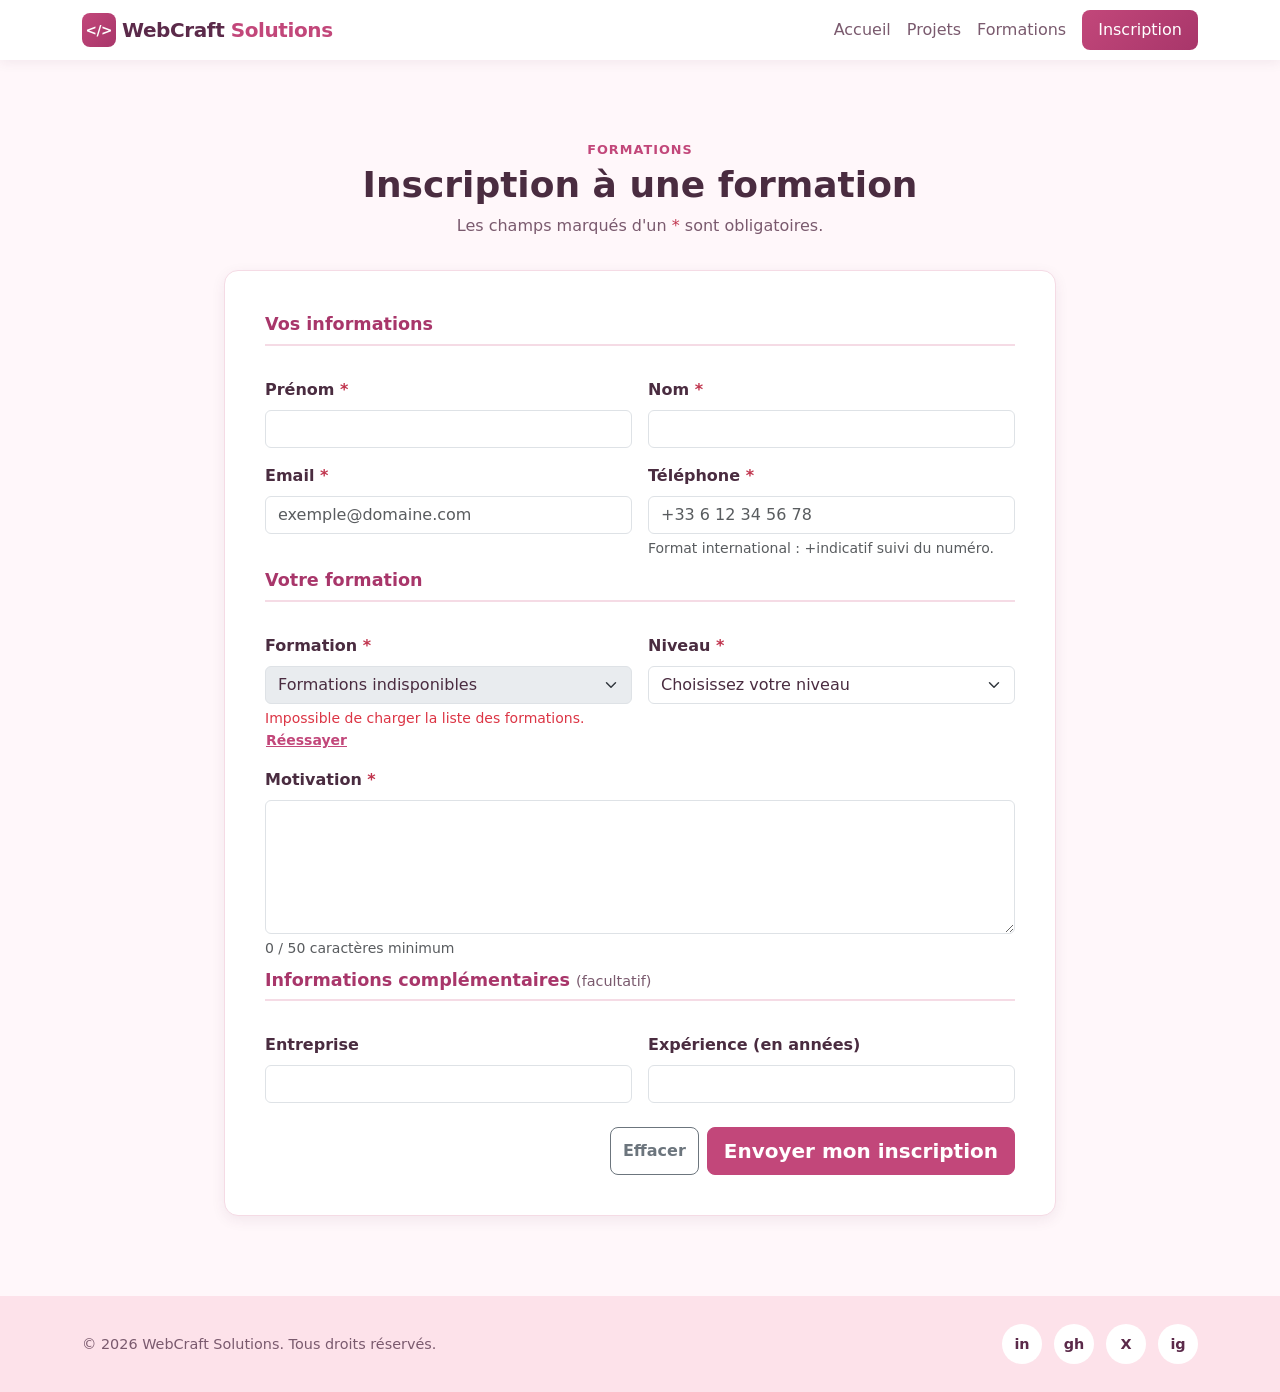
==== inscription.html @ dd7ba646 "Structure initiale" ====
<!DOCTYPE html>
<html lang="fr">
<head>
  <meta charset="UTF-8">
  <meta name="viewport" content="width=device-width, initial-scale=1">
  <meta name="description" content="Inscription à une formation WebCraft Solutions.">
  <title>Inscription | WebCraft Solutions</title>
  <!-- Bootstrap 5 (CDN) -->
  <link rel="stylesheet" href="https://cdn.jsdelivr.net/npm/bootstrap@5.3.3/dist/css/bootstrap.min.css">
  <!-- Feuille de style unique du projet -->
  <link rel="stylesheet" href="css/style.css">
</head>
<body>
  <!-- Lien d'évitement pour la navigation clavier -->
  <a class="visually-hidden-focusable skip-link" href="#contenu">Aller au contenu principal</a>

  <!-- ========== HEADER / NAVIGATION ========== -->
  <header class="site-header sticky-top">
    <nav class="navbar navbar-expand-md navbar-light" aria-label="Navigation principale">
      <div class="container">
        <a class="navbar-brand logo" href="index.html" aria-label="WebCraft Solutions, retour à l'accueil">
          <span class="logo-mark" aria-hidden="true">&lt;/&gt;</span> WebCraft <span class="logo-accent">Solutions</span>
        </a>
        <button class="navbar-toggler" type="button" data-bs-toggle="collapse" data-bs-target="#menu-principal"
                aria-controls="menu-principal" aria-expanded="false" aria-label="Ouvrir le menu">
          <span class="navbar-toggler-icon"></span>
        </button>
        <div class="collapse navbar-collapse" id="menu-principal">
          <ul class="navbar-nav ms-auto">
            <li class="nav-item"><a class="nav-link" href="index.html#accueil">Accueil</a></li>
            <li class="nav-item"><a class="nav-link" href="index.html#projets">Projets</a></li>
            <li class="nav-item"><a class="nav-link" href="index.html#formations">Formations</a></li>
            <li class="nav-item"><a class="nav-link btn-nav-cta active" aria-current="page" href="inscription.html">Inscription</a></li>
          </ul>
        </div>
      </div>
    </nav>
  </header>

  <main id="contenu" class="section page-inscription">
    <div class="container">
      <header class="section-header">
        <p class="section-kicker">Formations</p>
        <h1 class="section-title">Inscription à une formation</h1>
        <p class="section-subtitle">Les champs marqués d'un <span class="required" aria-hidden="true">*</span> sont obligatoires.</p>
      </header>

      <div class="form-card mx-auto">
        <!-- novalidate : la validation est entièrement gérée en JavaScript -->
        <form id="form-inscription" novalidate aria-describedby="form-aide">
          <p id="form-aide" class="visually-hidden">Les erreurs s'affichent sous chaque champ au fil de la saisie.</p>

          <fieldset class="mb-2">
            <legend class="form-legend">Vos informations</legend>
            <div class="row g-3">
              <!-- Prénom -->
              <div class="col-12 col-md-6">
                <label for="prenom" class="form-label">Prénom <span class="required" aria-hidden="true">*</span></label>
                <input type="text" class="form-control" id="prenom" name="prenom" autocomplete="given-name"
                       required aria-describedby="prenom-erreur">
                <div class="invalid-feedback" id="prenom-erreur"></div>
              </div>
              <!-- Nom -->
              <div class="col-12 col-md-6">
                <label for="nom" class="form-label">Nom <span class="required" aria-hidden="true">*</span></label>
                <input type="text" class="form-control" id="nom" name="nom" autocomplete="family-name"
                       required aria-describedby="nom-erreur">
                <div class="invalid-feedback" id="nom-erreur"></div>
              </div>
              <!-- Email -->
              <div class="col-12 col-md-6">
                <label for="email" class="form-label">Email <span class="required" aria-hidden="true">*</span></label>
                <input type="email" class="form-control" id="email" name="email" autocomplete="email"
                       placeholder="exemple@domaine.com" required aria-describedby="email-erreur">
                <div class="invalid-feedback" id="email-erreur"></div>
              </div>
              <!-- Téléphone -->
              <div class="col-12 col-md-6">
                <label for="telephone" class="form-label">Téléphone <span class="required" aria-hidden="true">*</span></label>
                <input type="tel" class="form-control" id="telephone" name="telephone" autocomplete="tel"
                       placeholder="+33 6 12 34 56 78" required aria-describedby="telephone-aide telephone-erreur">
                <div class="form-text" id="telephone-aide">Format international : +indicatif suivi du numéro.</div>
                <div class="invalid-feedback" id="telephone-erreur"></div>
              </div>
            </div>
          </fieldset>

          <fieldset class="mb-2">
            <legend class="form-legend">Votre formation</legend>
            <div class="row g-3">
              <!-- Formation (rempli depuis l'API 2) -->
              <div class="col-12 col-md-6">
                <label for="formation" class="form-label">Formation <span class="required" aria-hidden="true">*</span></label>
                <select class="form-select" id="formation" name="formation" required aria-describedby="formation-erreur" disabled>
                  <option value="">Chargement des formations…</option>
                </select>
                <div class="invalid-feedback" id="formation-erreur"></div>
                <div class="loader-inline" id="formation-loader" role="status">
                  <span class="loader loader-sm" aria-hidden="true"></span> Chargement…
                </div>
              </div>
              <!-- Niveau -->
              <div class="col-12 col-md-6">
                <label for="niveau" class="form-label">Niveau <span class="required" aria-hidden="true">*</span></label>
                <select class="form-select" id="niveau" name="niveau" required aria-describedby="niveau-erreur">
                  <option value="">Choisissez votre niveau</option>
                  <option value="Débutant">Débutant</option>
                  <option value="Intermédiaire">Intermédiaire</option>
                  <option value="Avancé">Avancé</option>
                </select>
                <div class="invalid-feedback" id="niveau-erreur"></div>
              </div>
              <!-- Motivation -->
              <div class="col-12">
                <label for="motivation" class="form-label">Motivation <span class="required" aria-hidden="true">*</span></label>
                <textarea class="form-control" id="motivation" name="motivation" rows="5"
                          required aria-describedby="motivation-compteur motivation-erreur"></textarea>
                <div class="form-text" id="motivation-compteur" aria-live="polite">0 / 50 caractères minimum</div>
                <div class="invalid-feedback" id="motivation-erreur"></div>
              </div>
            </div>
          </fieldset>

          <fieldset class="mb-4">
            <legend class="form-legend">Informations complémentaires <span class="optional">(facultatif)</span></legend>
            <div class="row g-3">
              <!-- Entreprise (optionnel) -->
              <div class="col-12 col-md-6">
                <label for="entreprise" class="form-label">Entreprise</label>
                <input type="text" class="form-control" id="entreprise" name="entreprise" autocomplete="organization">
              </div>
              <!-- Expérience (optionnel) -->
              <div class="col-12 col-md-6">
                <label for="experience" class="form-label">Expérience (en années)</label>
                <input type="number" class="form-control" id="experience" name="experience" min="0" max="50" step="1" aria-describedby="experience-erreur">
                <div class="invalid-feedback" id="experience-erreur"></div>
              </div>
            </div>
          </fieldset>

          <div class="d-flex flex-column flex-sm-row gap-2 justify-content-end">
            <button type="reset" class="btn btn-outline-secondary">Effacer</button>
            <button type="submit" class="btn btn-primary btn-lg">Envoyer mon inscription</button>
          </div>
        </form>
      </div>
    </div>
  </main>

  <!-- ========== FOOTER ========== -->
  <footer class="site-footer">
    <div class="container d-flex flex-column flex-md-row justify-content-between align-items-center gap-3">
      <p class="mb-0">&copy; <span class="current-year">2026</span> WebCraft Solutions. Tous droits réservés.</p>
      <ul class="social-links" aria-label="Réseaux sociaux">
        <li><a href="https://www.linkedin.com" target="_blank" rel="noopener" aria-label="LinkedIn (nouvel onglet)">in</a></li>
        <li><a href="https://github.com" target="_blank" rel="noopener" aria-label="GitHub (nouvel onglet)">gh</a></li>
        <li><a href="https://x.com" target="_blank" rel="noopener" aria-label="X / Twitter (nouvel onglet)">X</a></li>
        <li><a href="https://www.instagram.com" target="_blank" rel="noopener" aria-label="Instagram (nouvel onglet)">ig</a></li>
      </ul>
    </div>
  </footer>

  <!-- ========== MODAL DE SUCCÈS ========== -->
  <div class="modal fade" id="modal-succes" tabindex="-1" role="dialog" aria-labelledby="modal-succes-titre">
    <div class="modal-dialog modal-dialog-centered">
      <div class="modal-content text-center">
        <div class="modal-header border-0">
          <button type="button" class="btn-close ms-auto" data-bs-dismiss="modal" aria-label="Fermer"></button>
        </div>
        <div class="modal-body pt-0">
          <div class="success-icon" aria-hidden="true">&#10003;</div>
          <h2 class="h4" id="modal-succes-titre">Inscription envoyée !</h2>
          <p id="modal-succes-message" class="mb-0"></p>
        </div>
        <div class="modal-footer border-0 justify-content-center">
          <a href="index.html#formations" class="btn btn-outline-primary">Voir les formations</a>
          <button type="button" class="btn btn-primary" data-bs-dismiss="modal">Fermer</button>
        </div>
      </div>
    </div>
  </div>

  <!-- jQuery + Bootstrap (CDN) puis script unique du projet -->
  <script src="https://code.jquery.com/jquery-3.7.1.min.js"></script>
  <script src="https://cdn.jsdelivr.net/npm/bootstrap@5.3.3/dist/js/bootstrap.bundle.min.js"></script>
  <script src="js/main.js"></script>
</body>
</html>
---- css/style.css ----
/* ==========================================================================
   WebCraft Solutions — feuille de style unique
   Approche mobile-first :
     - styles de base  : 320px à 767px
     - @media 768px +  : tablettes et ordinateurs
   Bootstrap 5 est chargé avant ce fichier ; les règles ci-dessous le personnalisent.
   ========================================================================== */

/* ---------- 1. Variables (charte graphique) ---------- */
:root {
  /* Palette « tout clair & pastel » */
  --wc-rose: #f9a8c4;          /* rose bonbon : décor, dégradés */
  --wc-primary: #c2477a;       /* rose framboise : boutons et liens (contraste AA) */
  --wc-primary-rgb: 194, 71, 122;
  --wc-primary-dark: #a8366a;
  --wc-secondary: #d8c7f5;     /* lilas */
  --wc-secondary-dark: #8e5bc7;
  --wc-accent: #ffb4a2;        /* pêche */
  --wc-success: #3f8a62;
  --wc-danger: #c0344d;

  --wc-dark: #5b2a4a;          /* prune : titres et texte fort */
  --wc-dark-rgb: 91, 42, 74;
  --wc-text: #4a2c40;
  --wc-muted: #7a5a6e;
  --wc-bg: #ffffff;
  --wc-bg-alt: #fff7fa;        /* rose très pâle */
  --wc-bg-soft: #fde2ea;       /* rose pâle */
  --wc-border: #f5dbe5;

  --wc-gradient: linear-gradient(135deg, var(--wc-rose) 0%, var(--wc-secondary) 100%);
  /* Dégradé plus soutenu : fond des éléments avec texte blanc */
  --wc-gradient-strong: linear-gradient(135deg, var(--wc-primary) 0%, var(--wc-primary-dark) 100%);

  --wc-radius: 0.875rem;
  --wc-radius-sm: 0.5rem;
  --wc-shadow: 0 4px 14px rgba(var(--wc-dark-rgb), 0.08);
  --wc-shadow-hover: 0 14px 30px rgba(var(--wc-primary-rgb), 0.18);
  --wc-transition: 0.3s ease;

  --wc-font: "Segoe UI", system-ui, -apple-system, Roboto, "Helvetica Neue", Arial, sans-serif;

  /* Surcharge des variables Bootstrap */
  --bs-primary: var(--wc-primary);
  --bs-primary-rgb: var(--wc-primary-rgb);
  --bs-link-color: var(--wc-primary);
  --bs-link-hover-color: var(--wc-primary-dark);
  --bs-body-font-family: var(--wc-font);
  --bs-body-color: var(--wc-text);
}

/* ---------- 2. Base ---------- */
html {
  scroll-behavior: smooth;
  scroll-padding-top: 4.5rem; /* compense le header fixe lors des ancres */
}

body {
  font-family: var(--wc-font);
  color: var(--wc-text);
  background-color: var(--wc-bg);
  min-height: 100vh;
  display: flex;
  flex-direction: column;
}

main {
  flex: 1;
}

img {
  max-width: 100%;
}

/* Focus visible pour la navigation clavier */
a:focus-visible,
button:focus-visible,
.form-control:focus-visible,
.form-select:focus-visible {
  outline: 3px solid var(--wc-accent);
  outline-offset: 2px;
}

.skip-link {
  position: absolute;
  top: 0.5rem;
  left: 0.5rem;
  z-index: 2000;
  padding: 0.5rem 1rem;
  background: var(--wc-accent);
  color: var(--wc-dark);
  font-weight: 600;
  border-radius: var(--wc-radius-sm);
}

/* ---------- 3. Boutons (personnalisation Bootstrap) ---------- */
.btn {
  border-radius: var(--wc-radius-sm);
  font-weight: 600;
  transition: transform var(--wc-transition), box-shadow var(--wc-transition),
              background-color var(--wc-transition), color var(--wc-transition);
}

.btn-primary {
  --bs-btn-bg: var(--wc-primary);
  --bs-btn-border-color: var(--wc-primary);
  --bs-btn-hover-bg: var(--wc-primary-dark);
  --bs-btn-hover-border-color: var(--wc-primary-dark);
  --bs-btn-active-bg: var(--wc-primary-dark);
  --bs-btn-active-border-color: var(--wc-primary-dark);
  --bs-btn-disabled-bg: var(--wc-muted);
  --bs-btn-disabled-border-color: var(--wc-muted);
}

.btn-outline-primary {
  --bs-btn-color: var(--wc-primary);
  --bs-btn-border-color: var(--wc-primary);
  --bs-btn-hover-bg: var(--wc-primary);
  --bs-btn-hover-border-color: var(--wc-primary);
  --bs-btn-active-bg: var(--wc-primary-dark);
}

.btn:not(:disabled):not(.disabled):hover {
  transform: translateY(-2px);
  box-shadow: 0 6px 14px rgba(var(--wc-primary-rgb), 0.25);
}

.btn:active {
  transform: translateY(0);
}

/* ---------- 4. Header / navigation ---------- */
.site-header {
  background: rgba(255, 255, 255, 0.92);
  backdrop-filter: blur(8px);
  box-shadow: 0 2px 12px rgba(var(--wc-dark-rgb), 0.08);
}

.logo,
.logo:hover {
  color: var(--wc-dark) !important;
}

.logo {
  font-weight: 800;
  letter-spacing: -0.02em;
  display: flex;
  align-items: center;
  gap: 0.4rem;
}

.logo-mark {
  display: inline-grid;
  place-items: center;
  width: 2.1rem;
  height: 2.1rem;
  font-size: 0.85rem;
  border-radius: var(--wc-radius-sm);
  background: var(--wc-gradient-strong);
  color: #fff;
}

.logo-accent {
  color: var(--wc-primary);
}

.navbar-light .nav-link {
  color: var(--wc-muted);
  position: relative;
  transition: color var(--wc-transition);
}

.navbar-light .nav-link:hover,
.navbar-light .nav-link.active {
  color: var(--wc-dark);
}

.btn-nav-cta {
  background: var(--wc-gradient-strong);
  border-radius: var(--wc-radius-sm);
  color: #fff !important;
  padding-left: 1rem !important;
  padding-right: 1rem !important;
  margin-top: 0.5rem;
  text-align: center;
}

/* ---------- 5. Hero + animations @keyframes ---------- */
.hero {
  position: relative;
  overflow: hidden;
  padding: 5rem 0 4rem;
  color: var(--wc-dark);
  background: linear-gradient(160deg, var(--wc-bg-soft) 0%, #fbeaf3 50%, #f3e8ff 100%);
}

.hero-content {
  position: relative;
  z-index: 1;
}

.hero-kicker {
  display: inline-block;
  padding: 0.35rem 0.9rem;
  border-radius: 999px;
  background: rgba(255, 255, 255, 0.7);
  color: var(--wc-primary-dark);
  font-weight: 600;
  font-size: 0.85rem;
  letter-spacing: 0.05em;
  text-transform: uppercase;
  animation: fadeInUp 0.7s ease both;
}

.hero-title {
  font-size: 2rem;
  font-weight: 800;
  line-height: 1.15;
  margin: 1rem 0;
  animation: fadeInUp 0.8s ease 0.15s both;
}

.text-gradient {
  background: linear-gradient(90deg, var(--wc-primary), var(--wc-secondary-dark), var(--wc-primary));
  background-size: 200% auto;
  -webkit-background-clip: text;
  background-clip: text;
  color: transparent;
  animation: gradientShift 4s linear infinite;
}

.hero-subtitle {
  max-width: 40rem;
  margin: 0 auto 2rem;
  color: var(--wc-muted);
  font-size: 1.05rem;
  animation: fadeInUp 0.8s ease 0.3s both;
}

.hero .d-flex {
  animation: fadeInUp 0.8s ease 0.45s both;
}

/* Formes décoratives flottantes */
.shape {
  position: absolute;
  border-radius: 50%;
  filter: blur(40px);
  opacity: 0.5;
  animation: float 9s ease-in-out infinite;
}

.shape-1 {
  width: 14rem;
  height: 14rem;
  background: var(--wc-rose);
  top: -3rem;
  left: -4rem;
}

.shape-2 {
  width: 10rem;
  height: 10rem;
  background: var(--wc-secondary);
  bottom: -2rem;
  right: -2rem;
  animation-delay: -3s;
}

.shape-3 {
  width: 7rem;
  height: 7rem;
  background: var(--wc-accent);
  top: 40%;
  right: 30%;
  opacity: 0.45;
  animation-delay: -6s;
}

@keyframes fadeInUp {
  from {
    opacity: 0;
    transform: translateY(24px);
  }
  to {
    opacity: 1;
    transform: translateY(0);
  }
}

@keyframes gradientShift {
  to {
    background-position: 200% center;
  }
}

@keyframes float {
  0%, 100% {
    transform: translate(0, 0) scale(1);
  }
  50% {
    transform: translate(20px, -25px) scale(1.08);
  }
}

@keyframes spin {
  to {
    transform: rotate(360deg);
  }
}

@keyframes popIn {
  0% {
    transform: scale(0.4);
    opacity: 0;
  }
  70% {
    transform: scale(1.1);
  }
  100% {
    transform: scale(1);
    opacity: 1;
  }
}

/* ---------- 6. Sections ---------- */
.section {
  padding: 3.5rem 0;
}

.section-alt {
  background-color: var(--wc-bg-alt);
}

.section-header {
  text-align: center;
  margin-bottom: 2rem;
}

.section-kicker {
  color: var(--wc-primary);
  font-weight: 700;
  text-transform: uppercase;
  letter-spacing: 0.08em;
  font-size: 0.8rem;
  margin-bottom: 0.25rem;
}

.section-title {
  font-weight: 800;
  font-size: 1.75rem;
}

.section-subtitle {
  color: var(--wc-muted);
  margin-bottom: 0;
}

/* ---------- 7. Filtres ---------- */
.filters .form-control,
.filters .form-select {
  border-radius: var(--wc-radius-sm);
  border-color: var(--wc-border);
  min-height: 2.75rem;
  transition: border-color var(--wc-transition), box-shadow var(--wc-transition);
}

.form-control:focus,
.form-select:focus {
  border-color: var(--wc-primary);
  box-shadow: 0 0 0 0.2rem rgba(var(--wc-primary-rgb), 0.2);
}

.results-bar {
  display: flex;
  justify-content: space-between;
  align-items: center;
  flex-wrap: wrap;
  gap: 0.5rem;
  margin-bottom: 1rem;
}

.results-count {
  margin: 0;
  color: var(--wc-muted);
  font-size: 0.9rem;
}

.btn-reset {
  color: var(--wc-primary);
  text-decoration: none;
  padding: 0;
}

.btn-reset:hover {
  text-decoration: underline;
  transform: none !important;
  box-shadow: none !important;
}

/* ---------- 8. Cartes (projets & formations) ---------- */
.wc-card {
  height: 100%;
  border: 1px solid var(--wc-border);
  border-radius: var(--wc-radius);
  overflow: hidden;
  background: var(--wc-bg);
  box-shadow: var(--wc-shadow);
  transition: transform var(--wc-transition), box-shadow var(--wc-transition);
  animation: fadeInUp 0.5s ease both;
}

.wc-card:hover,
.wc-card:focus-within {
  transform: translateY(-6px);
  box-shadow: var(--wc-shadow-hover);
}

.wc-card-img-wrapper {
  position: relative;
  aspect-ratio: 16 / 10;
  overflow: hidden;
  background: var(--wc-bg-alt);
}

.wc-card-img {
  width: 100%;
  height: 100%;
  object-fit: cover;
  transition: transform 0.5s ease;
}

.wc-card:hover .wc-card-img {
  transform: scale(1.06);
}

.wc-card .card-body {
  display: flex;
  flex-direction: column;
  gap: 0.5rem;
}

.wc-card .card-title {
  font-size: 1.1rem;
  font-weight: 700;
  margin-bottom: 0;
}

.card-client {
  color: var(--wc-muted);
  font-size: 0.9rem;
  margin: 0;
}

.card-meta {
  display: flex;
  flex-wrap: wrap;
  gap: 0.75rem;
  font-size: 0.875rem;
  color: var(--wc-muted);
  margin: 0;
}

.card-price {
  font-size: 1.25rem;
  font-weight: 800;
  color: var(--wc-primary);
}

.rating {
  color: #9a6a2f;
  font-weight: 600;
}

.card-actions {
  margin-top: auto;
  display: flex;
  gap: 0.5rem;
  flex-wrap: wrap;
  padding-top: 0.5rem;
}

.card-actions .btn {
  flex: 1 1 auto;
}

/* Badge de catégorie posé sur l'image */
.badge-overlay {
  position: absolute;
  top: 0.75rem;
  left: 0.75rem;
}

.badge-status {
  position: absolute;
  top: 0.75rem;
  right: 0.75rem;
}

/* Badges */
.badge-category {
  background: var(--wc-dark);
  color: #fff;
  font-weight: 600;
}

.badge-tech {
  background: rgba(var(--wc-primary-rgb), 0.08);
  color: var(--wc-primary-dark);
  font-weight: 600;
  border: 1px solid rgba(var(--wc-primary-rgb), 0.2);
}

.tech-list {
  display: flex;
  flex-wrap: wrap;
  gap: 0.35rem;
  list-style: none;
  padding: 0;
  margin: 0;
}

.badge-level {
  font-weight: 600;
}

.level-debutant {
  background: #e6f0e8;
  color: #3f6b4b;
}

.level-intermediaire {
  background: #f7ead9;
  color: #85582a;
}

.level-avance {
  background: #f6dde2;
  color: #8e2f44;
}

.badge-available {
  background: var(--wc-success);
  color: #fff;
}

.badge-full {
  background: var(--wc-danger);
  color: #fff;
}

/* Message "aucun résultat" */
.empty-state {
  text-align: center;
  padding: 2.5rem 1rem;
  color: var(--wc-muted);
  border: 2px dashed var(--wc-border);
  border-radius: var(--wc-radius);
}

/* ---------- 9. Loader CSS + erreurs API ---------- */
.loader-wrapper {
  display: flex;
  flex-direction: column;
  align-items: center;
  gap: 1rem;
  padding: 3rem 0;
  color: var(--wc-muted);
}

.loader-wrapper.is-hidden,
.loader-inline.is-hidden {
  display: none;
}

.loader {
  display: inline-block;
  width: 3rem;
  height: 3rem;
  border: 4px solid var(--wc-border);
  border-top-color: var(--wc-primary);
  border-right-color: var(--wc-secondary);
  border-radius: 50%;
  animation: spin 0.9s linear infinite;
}

.loader-sm {
  width: 1rem;
  height: 1rem;
  border-width: 2px;
  vertical-align: middle;
}

.loader-inline {
  margin-top: 0.4rem;
  font-size: 0.85rem;
  color: var(--wc-muted);
}

.api-error {
  border-radius: var(--wc-radius);
  animation: fadeInUp 0.4s ease both;
}

/* ---------- 10. Modals ---------- */
.modal-content {
  border: none;
  border-radius: var(--wc-radius);
  overflow: hidden;
}

.modal-img {
  width: 100%;
  max-height: 18rem;
  object-fit: cover;
  border-radius: var(--wc-radius-sm);
  margin-bottom: 1rem;
}

.detail-list {
  display: grid;
  grid-template-columns: 1fr;
  gap: 0.5rem 1.5rem;
  margin-bottom: 1rem;
}

.detail-list dt {
  font-size: 0.8rem;
  text-transform: uppercase;
  color: var(--wc-muted);
  letter-spacing: 0.04em;
}

.detail-list dd {
  margin-bottom: 0.25rem;
  font-weight: 600;
}

.check-list {
  list-style: none;
  padding: 0;
}

.check-list li {
  padding: 0.35rem 0 0.35rem 1.6rem;
  position: relative;
}

.check-list li::before {
  content: "✓";
  position: absolute;
  left: 0;
  color: var(--wc-success);
  font-weight: 800;
}

.modules-list {
  counter-reset: module;
  list-style: none;
  padding: 0;
}

.modules-list li {
  counter-increment: module;
  display: flex;
  align-items: center;
  gap: 0.75rem;
  padding: 0.5rem 0;
  border-bottom: 1px solid var(--wc-border);
}

.modules-list li::before {
  content: counter(module);
  display: inline-grid;
  place-items: center;
  flex: 0 0 1.75rem;
  height: 1.75rem;
  border-radius: 50%;
  background: var(--wc-gradient-strong);
  color: #fff;
  font-size: 0.8rem;
  font-weight: 700;
}

.instructor {
  display: flex;
  align-items: center;
  gap: 0.75rem;
  padding: 0.75rem;
  background: var(--wc-bg-alt);
  border-radius: var(--wc-radius-sm);
}

.instructor-avatar {
  display: inline-grid;
  place-items: center;
  width: 2.75rem;
  height: 2.75rem;
  border-radius: 50%;
  background: var(--wc-gradient-strong);
  color: #fff;
  font-weight: 700;
}

.success-icon {
  width: 4.5rem;
  height: 4.5rem;
  margin: 0 auto 1rem;
  display: grid;
  place-items: center;
  border-radius: 50%;
  background: var(--wc-success);
  color: #fff;
  font-size: 2.25rem;
  animation: popIn 0.5s ease both;
}

/* ---------- 11. Formulaire d'inscription ---------- */
.form-card {
  max-width: 52rem;
  padding: 1.5rem 1rem;
  background: var(--wc-bg);
  border: 1px solid var(--wc-border);
  border-radius: var(--wc-radius);
  box-shadow: var(--wc-shadow);
}

.page-inscription {
  background: var(--wc-bg-alt);
}

.form-legend {
  font-size: 1.1rem;
  font-weight: 700;
  color: var(--wc-primary-dark);
  border-bottom: 2px solid var(--wc-border);
  padding-bottom: 0.4rem;
  margin-bottom: 1rem;
}

.form-label {
  font-weight: 600;
}

.required {
  color: var(--wc-danger);
}

.optional {
  font-weight: 400;
  font-size: 0.9rem;
  color: var(--wc-muted);
}

/* États visuels : erreur / succès (classes Bootstrap is-invalid / is-valid) */
.form-control.is-invalid,
.form-select.is-invalid {
  border-color: var(--wc-danger);
  background-color: #fdf3f4;
}

.form-control.is-valid,
.form-select.is-valid {
  border-color: var(--wc-success);
  background-color: #f3f8f4;
}

.invalid-feedback {
  font-weight: 500;
}

.form-text.is-ok {
  color: var(--wc-success);
}

/* Petite secousse sur un champ invalide à la soumission */
.shake {
  animation: shake 0.4s ease;
}

@keyframes shake {
  0%, 100% { transform: translateX(0); }
  25% { transform: translateX(-6px); }
  75% { transform: translateX(6px); }
}

/* ---------- 12. Footer ---------- */
.site-footer {
  background: var(--wc-bg-soft);
  color: var(--wc-muted);
  padding: 1.75rem 0;
  font-size: 0.9rem;
}

.social-links {
  display: flex;
  gap: 0.75rem;
  list-style: none;
  padding: 0;
  margin: 0;
}

.social-links a {
  display: inline-grid;
  place-items: center;
  width: 2.5rem;
  height: 2.5rem;
  border-radius: 50%;
  background: var(--wc-bg);
  color: var(--wc-dark);
  font-weight: 700;
  text-decoration: none;
  transition: background var(--wc-transition), transform var(--wc-transition);
}

.social-links a:hover,
.social-links a:focus-visible {
  background: var(--wc-gradient-strong);
  color: #fff;
  transform: translateY(-3px);
}

/* ---------- 13. Breakpoint 768px et + (tablette / desktop) ---------- */
@media (min-width: 768px) {
  .hero {
    padding: 7rem 0 6rem;
  }

  .hero-title {
    font-size: 3.25rem;
  }

  .hero-subtitle {
    font-size: 1.2rem;
  }

  .section {
    padding: 5rem 0;
  }

  .section-title {
    font-size: 2.25rem;
  }

  .btn-nav-cta {
    margin-top: 0;
    margin-left: 0.5rem;
  }

  .navbar-light .nav-link:not(.btn-nav-cta)::after {
    content: "";
    position: absolute;
    left: 0.5rem;
    right: 0.5rem;
    bottom: 0.2rem;
    height: 2px;
    background: var(--wc-primary);
    transform: scaleX(0);
    transition: transform var(--wc-transition);
  }

  .navbar-light .nav-link:not(.btn-nav-cta):hover::after,
  .navbar-light .nav-link.active:not(.btn-nav-cta)::after {
    transform: scaleX(1);
  }

  .detail-list {
    grid-template-columns: repeat(2, 1fr);
  }

  .form-card {
    padding: 2.5rem;
  }
}

/* ---------- 14. Accessibilité : réduction des animations ---------- */
@media (prefers-reduced-motion: reduce) {
  *,
  *::before,
  *::after {
    animation-duration: 0.01ms !important;
    animation-iteration-count: 1 !important;
    transition-duration: 0.01ms !important;
    scroll-behavior: auto !important;
  }
}
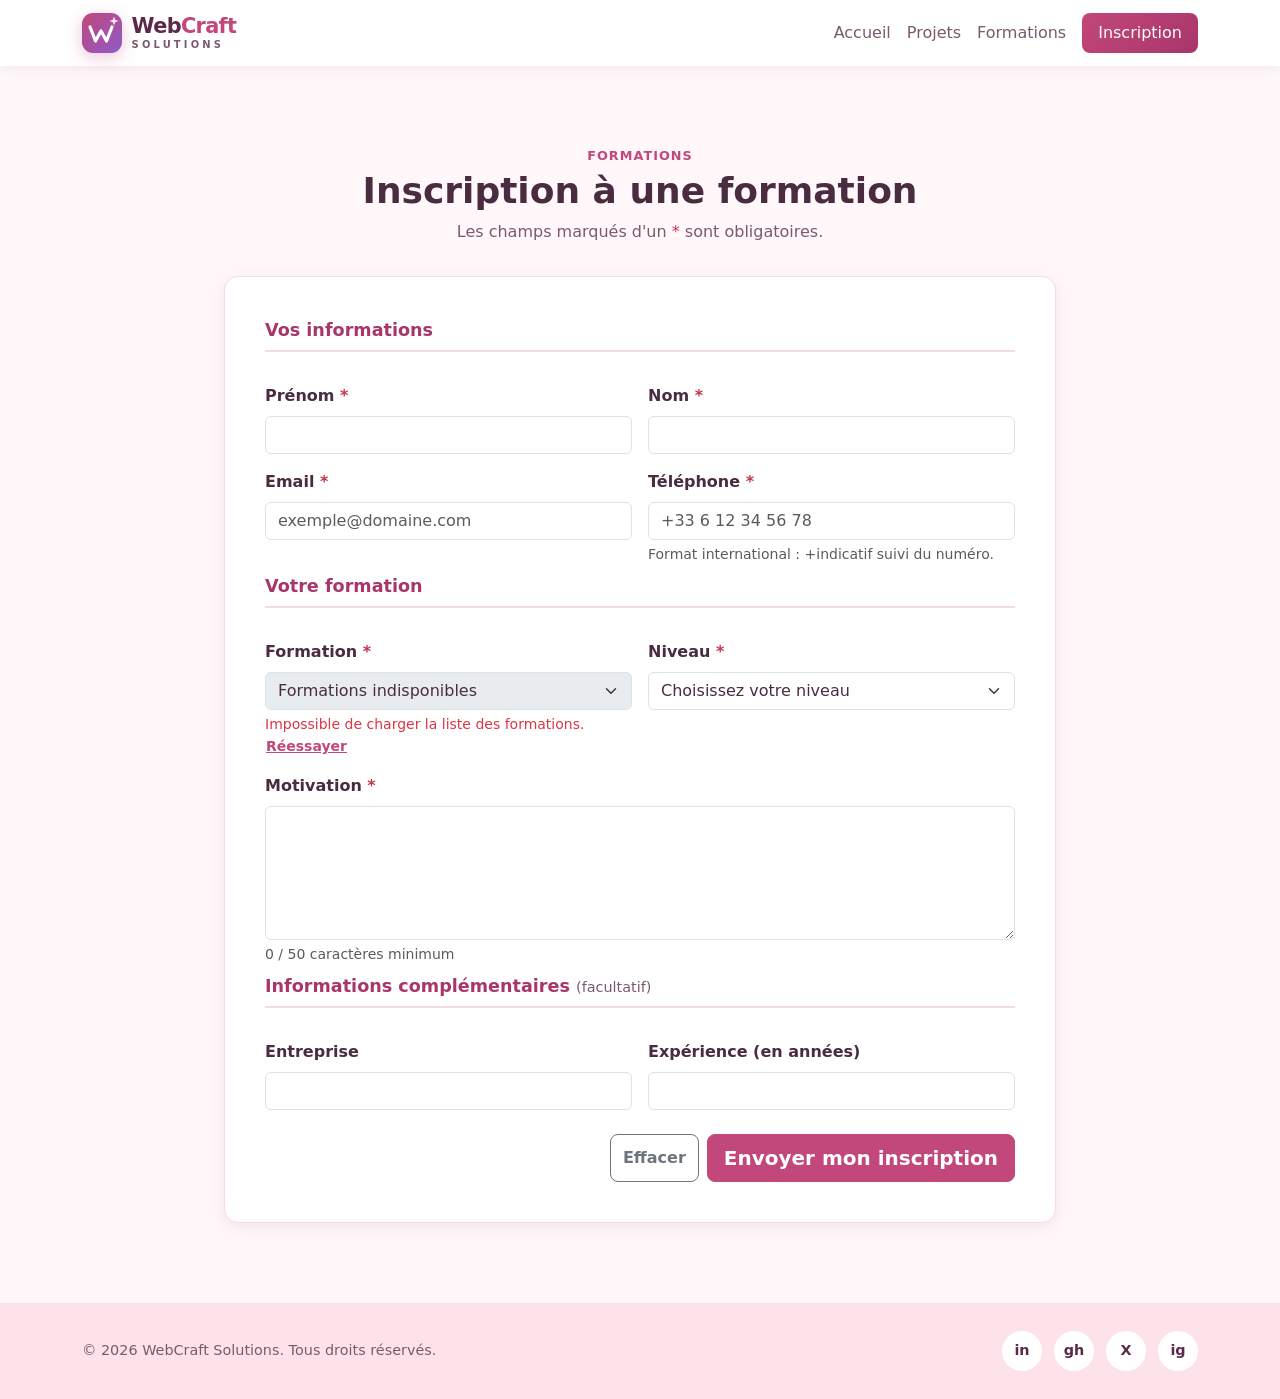
==== commit 9b155394: "Version finale : logo, animations, captures W3C" ====
--- a/inscription.html
+++ b/inscription.html
@@ -19,7 +19,22 @@
     <nav class="navbar navbar-expand-md navbar-light" aria-label="Navigation principale">
       <div class="container">
         <a class="navbar-brand logo" href="index.html" aria-label="WebCraft Solutions, retour à l'accueil">
-          <span class="logo-mark" aria-hidden="true">&lt;/&gt;</span> WebCraft <span class="logo-accent">Solutions</span>
+          <!-- Logo : « W » sur fond dégradé + étincelle -->
+          <svg class="logo-mark" viewBox="0 0 40 40" width="40" height="40" aria-hidden="true" focusable="false">
+            <defs>
+              <linearGradient id="logo-degrade" x1="0" y1="0" x2="1" y2="1">
+                <stop offset="0" stop-color="#c2477a"/>
+                <stop offset="1" stop-color="#8e5bc7"/>
+              </linearGradient>
+            </defs>
+            <rect width="40" height="40" rx="11" fill="url(#logo-degrade)"/>
+            <path d="M8 14 L13.5 28 L19 18 L24.5 28 L30 14" fill="none" stroke="#fff" stroke-width="3.2" stroke-linecap="round" stroke-linejoin="round"/>
+            <path class="logo-sparkle" d="M32 3.5 L33.2 6.8 L36.5 8 L33.2 9.2 L32 12.5 L30.8 9.2 L27.5 8 L30.8 6.8 Z" fill="#ffe1ec"/>
+          </svg>
+          <span class="logo-text">
+            <span class="logo-name">Web<span class="logo-accent">Craft</span></span>
+            <span class="logo-tagline">Solutions</span>
+          </span>
         </a>
         <button class="navbar-toggler" type="button" data-bs-toggle="collapse" data-bs-target="#menu-principal"
                 aria-controls="menu-principal" aria-expanded="false" aria-label="Ouvrir le menu">
--- a/css/style.css
+++ b/css/style.css
@@ -1,11 +1,3 @@
-/* ==========================================================================
-   WebCraft Solutions — feuille de style unique
-   Approche mobile-first :
-     - styles de base  : 320px à 767px
-     - @media 768px +  : tablettes et ordinateurs
-   Bootstrap 5 est chargé avant ce fichier ; les règles ci-dessous le personnalisent.
-   ========================================================================== */
-
 /* ---------- 1. Variables (charte graphique) ---------- */
 :root {
   /* Palette « tout clair & pastel » */
@@ -142,22 +134,37 @@
 }
 
 .logo {
+  display: flex;
+  align-items: center;
+  gap: 0.6rem;
+}
+
+.logo-mark {
+  flex-shrink: 0;
+  width: 2.5rem;
+  height: 2.5rem;
+  filter: drop-shadow(0 4px 8px rgba(var(--wc-primary-rgb), 0.3));
+}
+
+.logo-text {
+  display: flex;
+  flex-direction: column;
+  line-height: 1;
+}
+
+.logo-name {
+  font-size: 1.3rem;
   font-weight: 800;
-  letter-spacing: -0.02em;
-  display: flex;
-  align-items: center;
-  gap: 0.4rem;
-}
-
-.logo-mark {
-  display: inline-grid;
-  place-items: center;
-  width: 2.1rem;
-  height: 2.1rem;
-  font-size: 0.85rem;
-  border-radius: var(--wc-radius-sm);
-  background: var(--wc-gradient-strong);
-  color: #fff;
+  letter-spacing: -0.03em;
+}
+
+.logo-tagline {
+  margin-top: 0.2rem;
+  font-size: 0.62rem;
+  font-weight: 600;
+  letter-spacing: 0.32em;
+  text-transform: uppercase;
+  color: var(--wc-muted);
 }
 
 .logo-accent {
@@ -217,6 +224,7 @@
   font-weight: 800;
   line-height: 1.15;
   margin: 1rem 0;
+  min-height: 3.45em; /* 3 lignes réservées : le texte tapé ne fait pas sauter la page */
   animation: fadeInUp 0.8s ease 0.15s both;
 }
 
@@ -227,6 +235,21 @@
   background-clip: text;
   color: transparent;
   animation: gradientShift 4s linear infinite;
+}
+
+/* Curseur clignotant de l'effet machine à écrire (ajouté en JS) */
+.typing-cursor {
+  display: inline-block;
+  margin-left: 0.05em;
+  font-weight: 400;
+  color: var(--wc-primary);
+  animation: blink 0.9s steps(1) infinite;
+}
+
+@keyframes blink {
+  50% {
+    opacity: 0;
+  }
 }
 
 .hero-subtitle {
@@ -407,7 +430,6 @@
   background: var(--wc-bg);
   box-shadow: var(--wc-shadow);
   transition: transform var(--wc-transition), box-shadow var(--wc-transition);
-  animation: fadeInUp 0.5s ease both;
 }
 
 .wc-card:hover,
@@ -820,7 +842,296 @@
   transform: translateY(-3px);
 }
 
-/* ---------- 13. Breakpoint 768px et + (tablette / desktop) ---------- */
+/* ---------- 13. Animations supplémentaires ---------- */
+
+/* 13.1 Apparition au scroll (classe ajoutée en JS, cascade via --i) */
+.js .reveal {
+  opacity: 0;
+  transform: translateY(30px);
+  transition: opacity 0.6s ease, transform 0.6s ease;
+  transition-delay: calc(var(--i, 0) * 0.12s);
+}
+
+.js .reveal.is-visible {
+  opacity: 1;
+  transform: none;
+}
+
+/* 13.2 Reflet lumineux qui traverse les boutons au survol */
+.btn-primary,
+.btn-nav-cta {
+  position: relative;
+  overflow: hidden;
+}
+
+.btn-primary::after,
+.btn-nav-cta::after {
+  content: "";
+  position: absolute;
+  top: 0;
+  left: -75%;
+  width: 50%;
+  height: 100%;
+  background: linear-gradient(120deg, transparent, rgba(255, 255, 255, 0.45), transparent);
+  transform: skewX(-20deg);
+  pointer-events: none;
+}
+
+.btn-primary:hover::after,
+.btn-primary:focus-visible::after,
+.btn-nav-cta:hover::after {
+  animation: shine 0.75s ease;
+}
+
+@keyframes shine {
+  to {
+    left: 130%;
+  }
+}
+
+/* 13.2 bis Cartes « squelette » pendant le chargement (effet shimmer) */
+.skeleton-card {
+  height: 100%;
+  border: 1px solid var(--wc-border);
+  border-radius: var(--wc-radius);
+  overflow: hidden;
+  background: var(--wc-bg);
+  box-shadow: var(--wc-shadow);
+}
+
+.skeleton-body {
+  display: flex;
+  flex-direction: column;
+  gap: 0.75rem;
+  padding: 1rem;
+}
+
+.skeleton {
+  background: linear-gradient(90deg, var(--wc-bg-soft) 25%, #fff3f7 50%, var(--wc-bg-soft) 75%);
+  background-size: 200% 100%;
+  border-radius: var(--wc-radius-sm);
+  animation: shimmer 1.4s ease-in-out infinite;
+}
+
+.skeleton-img {
+  aspect-ratio: 16 / 10;
+  border-radius: 0;
+}
+
+.skeleton-line {
+  height: 0.9rem;
+}
+
+.skeleton-title {
+  width: 75%;
+  height: 1.15rem;
+}
+
+.skeleton-short {
+  width: 50%;
+}
+
+.skeleton-badges {
+  display: flex;
+  gap: 0.4rem;
+}
+
+.skeleton-badge {
+  width: 3.5rem;
+  height: 1.25rem;
+  border-radius: 999px;
+}
+
+.skeleton-btn {
+  height: 2.4rem;
+  margin-top: 0.5rem;
+}
+
+@keyframes shimmer {
+  from {
+    background-position: 200% 0;
+  }
+  to {
+    background-position: -200% 0;
+  }
+}
+
+/* 13.2 ter Cartes 3D au survol (angles calculés en JS via --rx / --ry) */
+.cards-grid > div {
+  perspective: 900px;
+}
+
+.wc-card.is-tilting {
+  transform: rotateX(var(--rx, 0)) rotateY(var(--ry, 0)) translateY(-6px);
+  transition: transform 0.1s linear, box-shadow var(--wc-transition);
+}
+
+/* Reflet lumineux qui suit la souris */
+.wc-card::after {
+  content: "";
+  position: absolute;
+  inset: 0;
+  border-radius: inherit;
+  background: radial-gradient(circle at var(--mx, 50%) var(--my, 50%), rgba(255, 255, 255, 0.35), transparent 55%);
+  opacity: 0;
+  transition: opacity var(--wc-transition);
+  pointer-events: none;
+}
+
+.wc-card.is-tilting::after {
+  opacity: 1;
+}
+
+/* 13.3 Badge « Disponible » qui pulse doucement */
+.badge-available {
+  animation: pulseGlow 2.2s ease-in-out infinite;
+}
+
+@keyframes pulseGlow {
+  0%, 100% {
+    box-shadow: 0 0 0 0 rgba(63, 138, 98, 0.55);
+  }
+  50% {
+    box-shadow: 0 0 0 6px rgba(63, 138, 98, 0);
+  }
+}
+
+/* Badges technos : petit rebond en cascade au survol de la carte */
+.wc-card:hover .badge-tech {
+  display: inline-block;
+  animation: bounce 0.5s ease;
+}
+
+.wc-card:hover .tech-list li:nth-child(2) .badge-tech { animation-delay: 0.06s; }
+.wc-card:hover .tech-list li:nth-child(3) .badge-tech { animation-delay: 0.12s; }
+.wc-card:hover .tech-list li:nth-child(4) .badge-tech { animation-delay: 0.18s; }
+
+@keyframes bounce {
+  0%, 100% { transform: translateY(0); }
+  40% { transform: translateY(-5px); }
+  70% { transform: translateY(1px); }
+}
+
+/* Étoile de note qui pulse au survol de la carte */
+.rating [aria-hidden="true"] {
+  display: inline-block;
+}
+
+.wc-card:hover .rating [aria-hidden="true"] {
+  animation: starPulse 0.8s ease infinite alternate;
+}
+
+@keyframes starPulse {
+  from { transform: scale(1) rotate(0); }
+  to { transform: scale(1.3) rotate(15deg); }
+}
+
+/* Logo : l'étincelle scintille, le logo bascule au survol */
+.logo-mark {
+  transition: transform 0.4s cubic-bezier(0.34, 1.56, 0.64, 1);
+}
+
+.logo:hover .logo-mark {
+  transform: rotate(-8deg) scale(1.08);
+}
+
+.logo-sparkle {
+  transform-box: fill-box;
+  transform-origin: center;
+  animation: twinkle 2.4s ease-in-out infinite;
+}
+
+.logo:hover .logo-sparkle {
+  animation-duration: 0.8s;
+}
+
+@keyframes twinkle {
+  0%, 100% {
+    transform: scale(1) rotate(0);
+    opacity: 1;
+  }
+  50% {
+    transform: scale(0.55) rotate(45deg);
+    opacity: 0.6;
+  }
+}
+
+/* 13.4 Modals : ouverture avec un zoom doux */
+.modal.fade .modal-dialog {
+  transform: scale(0.85) translateY(20px);
+  opacity: 0;
+  transition: transform 0.35s cubic-bezier(0.34, 1.56, 0.64, 1), opacity 0.25s ease;
+}
+
+.modal.show .modal-dialog {
+  transform: none;
+  opacity: 1;
+}
+
+/* Contenu du modal en cascade */
+.modal.show .modal-body > * {
+  animation: fadeInUp 0.45s ease both;
+}
+
+.modal.show .modal-body > *:nth-child(2) { animation-delay: 0.05s; }
+.modal.show .modal-body > *:nth-child(3) { animation-delay: 0.1s; }
+.modal.show .modal-body > *:nth-child(n + 4) { animation-delay: 0.15s; }
+
+/* 13.5 Formulaire : les erreurs glissent sous le champ */
+.is-invalid ~ .invalid-feedback {
+  animation: slideDown 0.3s ease both;
+}
+
+@keyframes slideDown {
+  from {
+    opacity: 0;
+    transform: translateY(-6px);
+  }
+  to {
+    opacity: 1;
+    transform: translateY(0);
+  }
+}
+
+/* Champ validé : petit halo vert */
+.form-control.is-valid,
+.form-select.is-valid {
+  animation: validPop 0.35s ease;
+}
+
+@keyframes validPop {
+  50% {
+    box-shadow: 0 0 0 0.3rem rgba(63, 138, 98, 0.2);
+  }
+}
+
+/* 13.6 Confettis (succès de l'inscription) */
+.confetti {
+  position: fixed;
+  inset: 0;
+  overflow: hidden;
+  pointer-events: none;
+  z-index: 2000;
+}
+
+.confetti-piece {
+  position: absolute;
+  top: -20px;
+  border-radius: 2px;
+  animation-name: confettiFall;
+  animation-timing-function: cubic-bezier(0.25, 0.6, 0.5, 1);
+  animation-fill-mode: forwards;
+}
+
+@keyframes confettiFall {
+  to {
+    transform: translate(var(--drift, 0), 105vh) rotate(var(--spin, 720deg));
+    opacity: 0.6;
+  }
+}
+
+
+/* ---------- 14. Breakpoint 768px et + (tablette / desktop) ---------- */
 @media (min-width: 768px) {
   .hero {
     padding: 7rem 0 6rem;
@@ -828,6 +1139,7 @@
 
   .hero-title {
     font-size: 3.25rem;
+    min-height: 2.3em;
   }
 
   .hero-subtitle {
@@ -873,7 +1185,7 @@
   }
 }
 
-/* ---------- 14. Accessibilité : réduction des animations ---------- */
+/* ---------- 15. Accessibilité : réduction des animations ---------- */
 @media (prefers-reduced-motion: reduce) {
   *,
   *::before,
